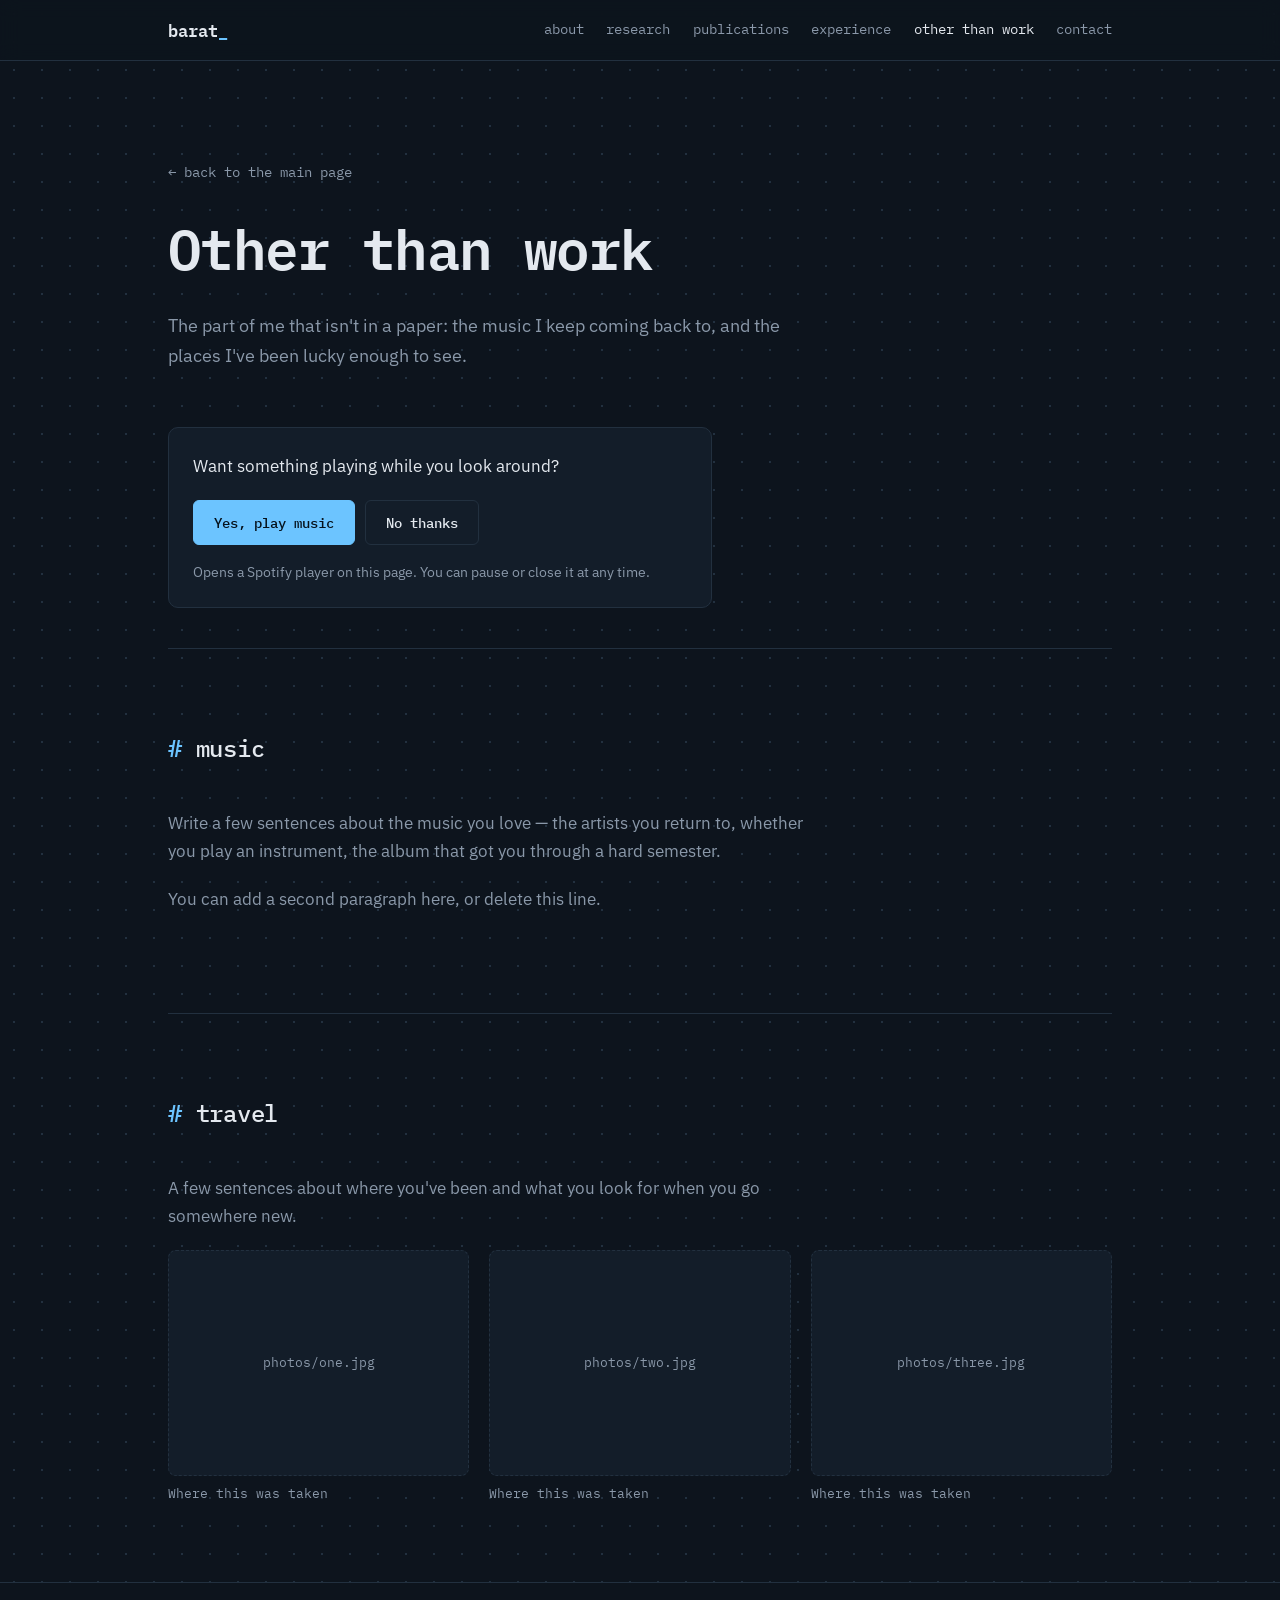
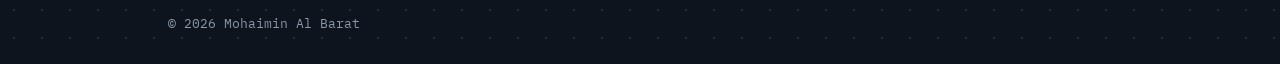
==== other-than-work.html @ 00ca7784 "website update" ====
<!DOCTYPE html>
<html lang="en">
<head>
<meta charset="UTF-8">
<meta name="viewport" content="width=device-width, initial-scale=1, viewport-fit=cover">

<title>Other than work — Mohaimin Al Barat</title>
<meta name="description" content="Music, travel, and the rest of life outside research.">

<link rel="icon" href="data:image/svg+xml,<svg xmlns='http://www.w3.org/2000/svg' viewBox='0 0 100 100'><text y='.9em' font-size='90'>⌘</text></svg>">
<link rel="preconnect" href="https://fonts.googleapis.com">
<link rel="preconnect" href="https://fonts.gstatic.com" crossorigin>
<link href="https://fonts.googleapis.com/css2?family=IBM+Plex+Mono:wght@400;500;600&family=IBM+Plex+Sans:wght@400;500;600&display=swap" rel="stylesheet">
<link rel="stylesheet" href="style.css">
</head>
<body>

<header>
  <nav class="wrap" aria-label="Main">
    <a class="logo" href="index.html">barat<span>_</span></a>
    <ul>
      <li><a href="index.html#about">about</a></li>
      <li><a href="index.html#research">research</a></li>
      <li><a href="index.html#publications">publications</a></li>
      <li><a href="index.html#experience">experience</a></li>
      <li><a href="other-than-work.html" aria-current="page">other than work</a></li>
      <li><a href="index.html#contact">contact</a></li>
    </ul>
  </nav>
</header>

<main>
  <div class="wrap">

    <div class="page-head">
      <a class="back-link" href="index.html">← back to the main page</a>
      <!-- [EDIT A] The heading and intro line for this page -->
      <h1>Other than work</h1>
      <p>The part of me that isn't in a paper: the music I keep coming back to, and the places I've been lucky enough to see.</p>
    </div>

    <!-- ============ MUSIC PROMPT ============ -->
    <!-- [EDIT B] The wording of the question and the buttons -->
    <div class="music-prompt" id="music-prompt">
      <p>Want something playing while you look around?</p>
      <div class="actions">
        <button class="btn primary" id="music-yes" type="button">Yes, play music</button>
        <button class="btn" id="music-no" type="button">No thanks</button>
      </div>
      <p class="note">Opens a Spotify player on this page. You can pause or close it at any time.</p>
    </div>

    <!-- The player appears here once you choose "Yes". -->
    <div id="player" hidden>
      <div id="spotify-embed"></div>
      <p class="player-note">Spotify plays full tracks if you're logged in with Premium, and short previews otherwise.</p>
    </div>

    <!-- ============ MUSIC ============ -->
    <section aria-labelledby="music-h">
      <h2 id="music-h">music</h2>
      <div class="life-block">
        <!-- [EDIT C] Write about your music here. One <p>...</p> per paragraph. -->
        <p>Write a few sentences about the music you love — the artists you return to, whether you play an instrument, the album that got you through a hard semester.</p>
        <p>You can add a second paragraph here, or delete this line.</p>
      </div>
    </section>

    <!-- ============ TRAVEL ============ -->
    <section aria-labelledby="travel-h">
      <h2 id="travel-h">travel</h2>
      <div class="life-block">
        <!-- [EDIT D] Write about your travels here. -->
        <p>A few sentences about where you've been and what you look for when you go somewhere new.</p>

        <!-- [EDIT E] Photos. Make a folder called photos/ next to this file, put your
             images in it, then replace each <div class="placeholder">...</div> line
             with an image line, for example:
             <img src="photos/istanbul.jpg" alt="The Bosphorus at sunset">
             Copy a whole <figure>...</figure> block to add more photos. -->
        <div class="gallery">
          <figure>
            <div class="placeholder">photos/one.jpg</div>
            <figcaption>Where this was taken</figcaption>
          </figure>
          <figure>
            <div class="placeholder">photos/two.jpg</div>
            <figcaption>Where this was taken</figcaption>
          </figure>
          <figure>
            <div class="placeholder">photos/three.jpg</div>
            <figcaption>Where this was taken</figcaption>
          </figure>
        </div>
      </div>
    </section>

  </div>
</main>

<footer>
  <div class="wrap">© <span id="year">2026</span> Mohaimin Al Barat</div>
</footer>

<!-- Spotify's player script -->
<script src="https://open.spotify.com/embed/iframe-api/v1" async></script>

<script>
  document.getElementById("year").textContent = new Date().getFullYear();

  /* ============================================================
     [EDIT F] YOUR PLAYLIST
     Open your playlist in Spotify → Share → Copy link. You'll get
     something like https://open.spotify.com/playlist/37i9dQZF1DXcBWIGoYBM5M
     Paste only the part after /playlist/ between the quotes below.
     To use a single song instead of a playlist, paste the id from a
     track link and change TYPE to "track".
     ============================================================ */
  var PLAYLIST_ID = "";
  var TYPE = "playlist";   // "playlist" or "track"

  var prompt   = document.getElementById("music-prompt");
  var player   = document.getElementById("player");
  var embedBox = document.getElementById("spotify-embed");
  var controller = null;
  var wantsMusic = false;

  // Spotify calls this once its script has loaded.
  window.onSpotifyIframeApiReady = function (IFrameAPI) {
    if (!PLAYLIST_ID) return;
    IFrameAPI.createController(
      embedBox,
      { uri: "spotify:" + TYPE + ":" + PLAYLIST_ID, width: "100%", height: 152 },
      function (ctrl) {
        controller = ctrl;
        if (wantsMusic) ctrl.play();   // they already said yes while it was loading
      }
    );
  };

  document.getElementById("music-yes").addEventListener("click", function () {
    wantsMusic = true;
    prompt.hidden = true;
    player.hidden = false;
    if (controller) controller.play();
  });

  document.getElementById("music-no").addEventListener("click", function () {
    prompt.hidden = true;
  });
</script>
</body>
</html>
---- style.css ----
/* ============================================================
   Shared styles for index.html and other-than-work.html
   You don't need to edit this file to change your content.
   ============================================================ */

:root {
  --bg: #0d141d;
  --surface: #131d29;
  --line: #22303f;
  --text: #e4e9ef;
  --muted: #8a98a9;
  --accent: #6cc4ff;
  --mono: "IBM Plex Mono", ui-monospace, SFMono-Regular, Menlo, Consolas, monospace;
  --sans: "IBM Plex Sans", system-ui, -apple-system, "Segoe UI", Roboto, sans-serif;
  --max: 62rem;
  box-sizing: border-box;
}
*, *::before, *::after { box-sizing: inherit; }

html { scroll-behavior: smooth; scroll-padding-top: 4.5rem; }

body {
  margin: 0;
  background: var(--bg);
  background-image: radial-gradient(var(--line) 1px, transparent 1px);
  background-size: 28px 28px;
  color: var(--text);
  font: 400 1.0625rem/1.65 var(--sans);
  -webkit-font-smoothing: antialiased;
}

a { color: var(--accent); text-decoration: none; }
a:hover { text-decoration: underline; text-underline-offset: 3px; }
:focus-visible { outline: 2px solid var(--accent); outline-offset: 3px; border-radius: 2px; }
img { max-width: 100%; display: block; }

.wrap { max-width: var(--max); margin: 0 auto; padding: 0 1.5rem; }

/* ---------- Navigation ---------- */
header {
  position: sticky; top: 0; z-index: 10;
  background: rgba(13, 20, 29, 0.85);
  backdrop-filter: blur(10px); -webkit-backdrop-filter: blur(10px);
  border-bottom: 1px solid var(--line);
}
nav { display: flex; align-items: center; justify-content: space-between; height: 3.75rem; gap: 1rem; }
.logo { font-family: var(--mono); font-weight: 600; color: var(--text); }
.logo span { color: var(--accent); }
nav ul { list-style: none; display: flex; gap: 1.4rem; margin: 0; padding: 0; font-family: var(--mono); font-size: 0.875rem; }
nav ul a { color: var(--muted); }
nav ul a:hover { color: var(--text); text-decoration: none; }
nav ul a[aria-current="page"] { color: var(--text); }

/* ---------- Hero ---------- */
.hero { padding: 7rem 0 6rem; }
.prompt { font-family: var(--mono); color: var(--muted); font-size: 0.95rem; margin: 0 0 1.25rem; }
.prompt b { color: var(--accent); font-weight: 500; }
.hero h1 {
  font-family: var(--mono); font-weight: 600;
  font-size: clamp(2.2rem, 6.5vw, 4.5rem); line-height: 1.05;
  letter-spacing: -0.03em; margin: 0 0 1.5rem;
}
.cursor {
  display: inline-block; width: 0.55em; height: 0.9em; margin-left: 0.08em;
  background: var(--accent); vertical-align: -0.08em;
  animation: blink 1.1s steps(1) infinite;
}
@keyframes blink { 50% { opacity: 0; } }
.lede { font-size: 1.25rem; color: var(--muted); max-width: 38rem; margin: 0 0 2.5rem; }
.lede strong { color: var(--text); font-weight: 500; }

.actions { display: flex; flex-wrap: wrap; gap: 0.75rem; }
.btn {
  font-family: var(--mono); font-size: 0.9rem; font-weight: 500;
  padding: 0.75rem 1.25rem; border-radius: 6px; border: 1px solid var(--line);
  color: var(--text); background: var(--surface); display: inline-block;
  cursor: pointer;
}
.btn:hover { border-color: var(--muted); text-decoration: none; }
.btn.primary { background: var(--accent); border-color: var(--accent); color: #06121c; }
.btn.primary:hover { filter: brightness(1.1); }

/* ---------- Sections ---------- */
section { padding: 5rem 0; border-top: 1px solid var(--line); }
h2 { font-family: var(--mono); font-weight: 500; font-size: 1.5rem; margin: 0 0 2.5rem; letter-spacing: -0.01em; }
h2::before { content: "# "; color: var(--accent); }
.subhead { font: 500 1.05rem var(--mono); color: var(--muted); margin: 3.5rem 0 1.75rem; }
.subhead:first-of-type { margin-top: 0; }

/* ---------- About ---------- */
.about { display: grid; grid-template-columns: 1fr 13rem; gap: 3rem; align-items: start; }
.about p { margin: 0 0 1.1rem; max-width: 40rem; }
.avatar {
  aspect-ratio: 1; border-radius: 12px; border: 1px solid var(--line);
  background: var(--surface); display: grid; place-items: center;
  font: 600 3.5rem var(--mono); color: var(--accent); overflow: hidden;
}
.avatar img { width: 100%; height: 100%; object-fit: cover; }
.skill-group { margin-top: 1.75rem; }
.skill-group h3 { font: 500 0.85rem var(--mono); color: var(--muted); margin: 0 0 0.6rem; }
.skills { display: flex; flex-wrap: wrap; gap: 0.5rem; margin: 0 0 1.1rem; padding: 0; list-style: none; }
.skills li { font: 0.85rem var(--mono); color: var(--muted); border: 1px solid var(--line); padding: 0.3rem 0.7rem; border-radius: 4px; }

/* ---------- Research ---------- */
.projects { list-style: none; margin: 0; padding: 0; }
.project {
  display: grid; grid-template-columns: 1fr auto; gap: 0.5rem 2rem;
  padding: 1.75rem 0; border-bottom: 1px solid var(--line);
}
.project:first-child { padding-top: 0; }
.project h3 { font: 500 1.2rem var(--mono); margin: 0; color: var(--text); }
.project p { grid-column: 1; margin: 0; color: var(--muted); max-width: 42rem; }
.project .tags { grid-column: 1; font: 0.8rem var(--mono); color: var(--accent); opacity: 0.85; }
.project .links { grid-column: 2; grid-row: 1 / span 3; display: flex; flex-direction: column; gap: 0.35rem; font: 0.875rem var(--mono); text-align: right; white-space: nowrap; }

/* ---------- Publications ---------- */
.pubs { list-style: none; margin: 0; padding: 0; }
.pubs li { padding: 1rem 0; border-bottom: 1px solid var(--line); color: var(--muted); max-width: 48rem; }
.pubs li:last-child { border-bottom: 0; }
.pubs .title { color: var(--text); }
.pubs .venue { font: 0.8rem var(--mono); color: var(--accent); opacity: 0.85; display: block; margin-top: 0.2rem; }
.pubs em { font-style: normal; color: var(--text); }

/* ---------- Timeline (experience + education) ---------- */
.timeline { list-style: none; margin: 0; padding: 0 0 0 1.5rem; border-left: 1px solid var(--line); }
.job { position: relative; padding-bottom: 2.5rem; }
.job:last-child { padding-bottom: 0; }
.job::before {
  content: ""; position: absolute; left: calc(-1.5rem - 5px); top: 0.55rem;
  width: 9px; height: 9px; border-radius: 50%; background: var(--bg); border: 2px solid var(--accent);
}
.job .when { font: 0.85rem var(--mono); color: var(--muted); }
.job h3 { font: 500 1.1rem var(--sans); margin: 0.2rem 0 0.5rem; }
.job h3 span { color: var(--muted); font-weight: 400; }
.job p { margin: 0; color: var(--muted); max-width: 42rem; }
.after-timeline { margin-top: 2.5rem; }

/* ---------- Contact ---------- */
.contact p { color: var(--muted); max-width: 36rem; margin: 0 0 2rem; }
.email { font: 500 clamp(1.3rem, 4vw, 2rem) var(--mono); word-break: break-all; }
.socials { display: flex; flex-wrap: wrap; gap: 1.5rem; list-style: none; margin: 2.5rem 0 0; padding: 0; font: 0.95rem var(--mono); }
.socials a { color: var(--muted); }
.socials a:hover { color: var(--text); }

footer { border-top: 1px solid var(--line); padding: 2rem 0; font: 0.8rem var(--mono); color: var(--muted); }

/* ============================================================
   "Other than work" page
   ============================================================ */
.page-head { padding: 6rem 0 3.5rem; }
.page-head h1 { font: 600 clamp(2rem, 6vw, 3.5rem) var(--mono); letter-spacing: -0.03em; margin: 0 0 1.25rem; }
.page-head p { color: var(--muted); font-size: 1.15rem; max-width: 40rem; margin: 0; }
.back-link { font: 0.875rem var(--mono); color: var(--muted); display: inline-block; margin-bottom: 1.5rem; }

/* Music prompt */
.music-prompt {
  border: 1px solid var(--line); background: var(--surface);
  border-radius: 10px; padding: 1.5rem; max-width: 34rem; margin: 0 0 2.5rem;
}
.music-prompt p { margin: 0 0 1.25rem; color: var(--text); }
.music-prompt .note { font-size: 0.85rem; color: var(--muted); margin-top: 1rem; margin-bottom: 0; }
.music-prompt .actions { gap: 0.6rem; }
.music-prompt[hidden] { display: none; }

#player { margin: 0 0 2.5rem; }
#player[hidden] { display: none; }
#player iframe { border-radius: 12px; border: 0; width: 100%; }
.player-note { font: 0.8rem var(--mono); color: var(--muted); margin: 0.75rem 0 0; }

.life-block { margin-bottom: 4rem; }
.life-block:last-child { margin-bottom: 0; }
.life-block p { color: var(--muted); max-width: 40rem; margin: 0 0 1.25rem; }

.gallery { display: grid; grid-template-columns: repeat(auto-fill, minmax(14rem, 1fr)); gap: 1.25rem; }
.gallery figure { margin: 0; }
.gallery img { aspect-ratio: 4 / 3; object-fit: cover; width: 100%; border-radius: 8px; border: 1px solid var(--line); }
.gallery .placeholder {
  aspect-ratio: 4 / 3; border-radius: 8px; border: 1px dashed var(--line);
  background: var(--surface); display: grid; place-items: center;
  font: 0.8rem var(--mono); color: var(--muted); text-align: center; padding: 0.5rem;
}
.gallery figcaption { font: 0.8rem var(--mono); color: var(--muted); margin-top: 0.6rem; }

/* ---------- Responsive ---------- */
@media (max-width: 820px) {
  nav ul { gap: 0.9rem; font-size: 0.78rem; }
  .hero { padding: 4.5rem 0 4rem; }
  .about { grid-template-columns: 1fr; }
  .avatar { width: 9rem; grid-row: 1; }
  .project { grid-template-columns: 1fr; }
  .project .links { grid-column: 1; grid-row: auto; flex-direction: row; gap: 1.25rem; text-align: left; }
}
@media (max-width: 560px) {
  nav ul li:nth-child(2), nav ul li:nth-child(3) { display: none; }
  .page-head { padding: 3.5rem 0 2.5rem; }
}
@media (prefers-reduced-motion: reduce) {
  html { scroll-behavior: auto; }
  .cursor { animation: none; }
}
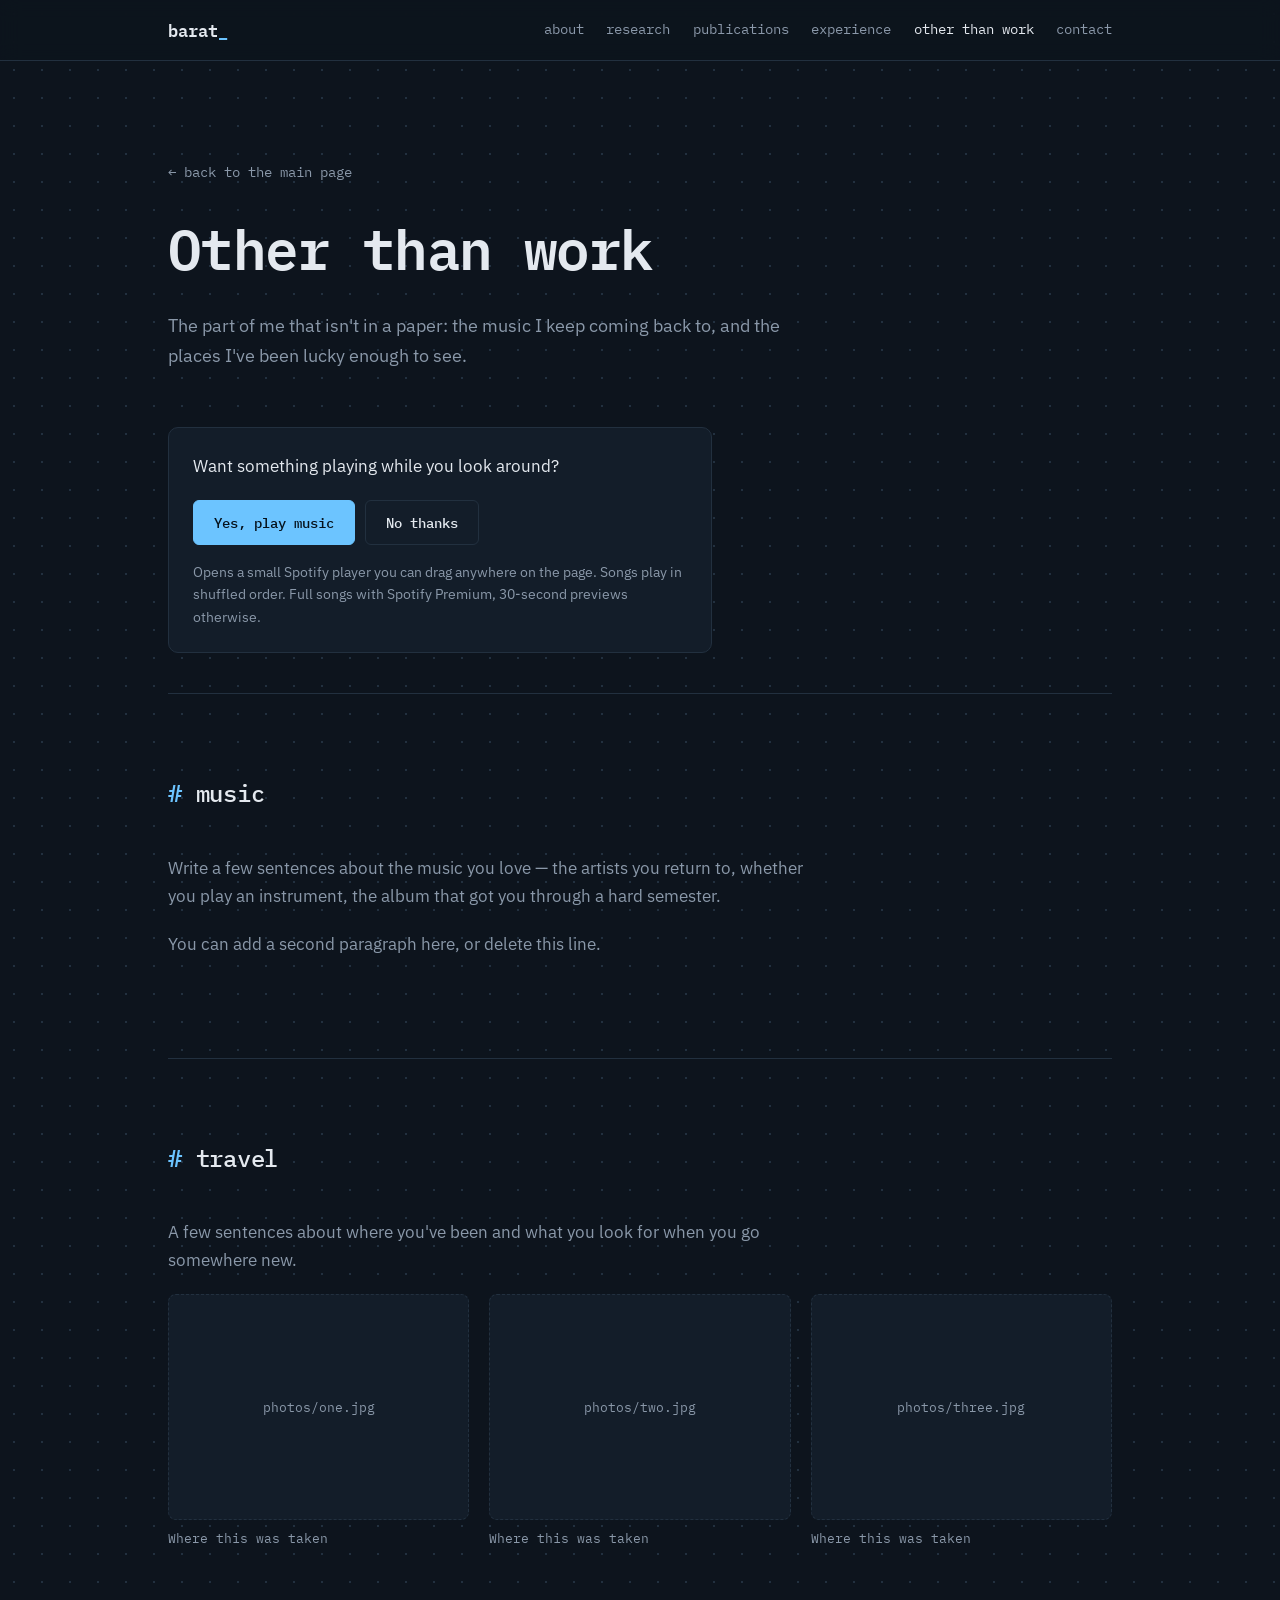
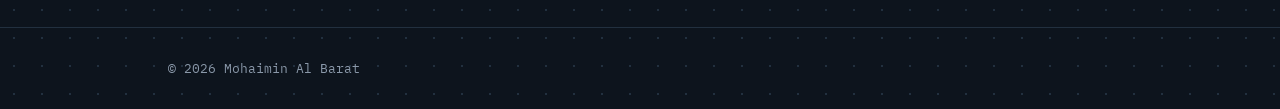
==== commit 8b6f5f73: "playlist updated" ====
--- a/other-than-work.html
+++ b/other-than-work.html
@@ -47,13 +47,7 @@
         <button class="btn primary" id="music-yes" type="button">Yes, play music</button>
         <button class="btn" id="music-no" type="button">No thanks</button>
       </div>
-      <p class="note">Opens a Spotify player on this page. You can pause or close it at any time.</p>
-    </div>
-
-    <!-- The player appears here once you choose "Yes". -->
-    <div id="player" hidden>
-      <div id="spotify-embed"></div>
-      <p class="player-note">Spotify plays full tracks if you're logged in with Premium, and short previews otherwise.</p>
+      <p class="note">Opens a small Spotify player you can drag anywhere on the page. Songs play in shuffled order. Full songs with Spotify Premium, 30-second previews otherwise.</p>
     </div>
 
     <!-- ============ MUSIC ============ -->
@@ -98,50 +92,268 @@
   </div>
 </main>
 
+<!-- The floating player appears once you choose "Yes". Drag it by its top bar. -->
+<div id="player" class="float-player" hidden>
+  <div class="fp-head" id="fp-head">
+    <svg class="fp-grip" viewBox="0 0 24 24" aria-hidden="true"><circle cx="9" cy="6" r="1.6"/><circle cx="15" cy="6" r="1.6"/><circle cx="9" cy="12" r="1.6"/><circle cx="15" cy="12" r="1.6"/><circle cx="9" cy="18" r="1.6"/><circle cx="15" cy="18" r="1.6"/></svg>
+    <p class="np-label">now playing <span id="np-count"></span></p>
+    <button class="fp-icon" id="fp-list" type="button" aria-label="Show playlist" aria-expanded="false" aria-controls="tracklist-wrap">
+      <svg viewBox="0 0 24 24" aria-hidden="true"><path d="M3 6h13v2H3zM3 11h13v2H3zM3 16h9v2H3zM18 11v7.2a2.5 2.5 0 1 0 2 2.4V13h2v-2z"/></svg>
+    </button>
+    <button class="fp-icon" id="fp-close" type="button" aria-label="Close player">
+      <svg viewBox="0 0 24 24" aria-hidden="true"><path d="M6.4 5 5 6.4 10.6 12 5 17.6 6.4 19l5.6-5.6 5.6 5.6 1.4-1.4-5.6-5.6L19 6.4 17.6 5 12 10.6z"/></svg>
+    </button>
+  </div>
+
+  <div class="fp-body">
+    <p class="np-title" id="np-title"></p>
+    <p class="np-artist" id="np-artist"></p>
+
+    <div class="np-progress">
+      <span id="np-time">0:00</span>
+      <div class="np-bar" id="np-bar" role="slider" aria-label="Seek" tabindex="0"><div id="np-fill"></div></div>
+      <span id="np-dur">0:00</span>
+    </div>
+
+    <div class="np-controls">
+      <button class="np-btn" id="np-prev" type="button" aria-label="Previous song">
+        <svg viewBox="0 0 24 24" aria-hidden="true"><path d="M6 5h2v14H6zM20 5v14L9 12z"/></svg>
+      </button>
+      <button class="np-btn np-play" id="np-toggle" type="button" aria-label="Play">
+        <svg class="i-play" viewBox="0 0 24 24" aria-hidden="true"><path d="M7 4v16l13-8z"/></svg>
+        <svg class="i-pause" viewBox="0 0 24 24" aria-hidden="true"><path d="M6 4h4v16H6zM14 4h4v16h-4z"/></svg>
+      </button>
+      <button class="np-btn" id="np-next" type="button" aria-label="Next song">
+        <svg viewBox="0 0 24 24" aria-hidden="true"><path d="M16 5h2v14h-2zM4 5v14l11-7z"/></svg>
+      </button>
+    </div>
+
+    <!-- Spotify's own player does the actual playing; it sits under the controls. -->
+    <div id="spotify-embed"></div>
+  </div>
+
+  <div class="tracklist-wrap" id="tracklist-wrap" hidden>
+    <p class="np-label" id="pl-name">up next</p>
+    <ol class="tracklist" id="tracklist"></ol>
+  </div>
+</div>
+
 <footer>
   <div class="wrap">© <span id="year">2026</span> Mohaimin Al Barat</div>
 </footer>
 
+<!-- [EDIT F] YOUR PLAYLIST
+     The songs live in playlist.js. After you change the playlist on Spotify,
+     run  python3 update-playlist.py  in this folder, then commit and push. -->
+<script src="playlist.js"></script>
+
 <!-- Spotify's player script -->
 <script src="https://open.spotify.com/embed/iframe-api/v1" async></script>
 
 <script>
   document.getElementById("year").textContent = new Date().getFullYear();
 
-  /* ============================================================
-     [EDIT F] YOUR PLAYLIST
-     Open your playlist in Spotify → Share → Copy link. You'll get
-     something like https://open.spotify.com/playlist/37i9dQZF1DXcBWIGoYBM5M
-     Paste only the part after /playlist/ between the quotes below.
-     To use a single song instead of a playlist, paste the id from a
-     track link and change TYPE to "track".
-     ============================================================ */
-  var PLAYLIST_ID = "";
-  var TYPE = "playlist";   // "playlist" or "track"
+  // Shuffle once per visit; the player then goes through the songs in this order.
+  var tracks = window.PLAYLIST.tracks.slice();
+  for (var k = tracks.length - 1; k > 0; k--) {
+    var r = Math.floor(Math.random() * (k + 1));
+    var tmp = tracks[k]; tracks[k] = tracks[r]; tracks[r] = tmp;
+  }
 
   var prompt   = document.getElementById("music-prompt");
   var player   = document.getElementById("player");
   var embedBox = document.getElementById("spotify-embed");
+  var list     = document.getElementById("tracklist");
+  var bar      = document.getElementById("np-bar");
+  var toggle   = document.getElementById("np-toggle");
+  var listWrap = document.getElementById("tracklist-wrap");
+  var listBtn  = document.getElementById("fp-list");
+  var head     = document.getElementById("fp-head");
+
   var controller = null;
   var wantsMusic = false;
+  var current = 0;
+  var pendingPlay = false;   // play as soon as the newly loaded song is ready
+  var last = null;           // previous playback update, to notice when a song ends
+  var duration = 0;          // ms, as reported by Spotify (30000 for previews)
+
+  function uri(i) { return "spotify:track:" + tracks[i].id; }
+
+  function fmt(ms) {
+    var s = Math.floor(ms / 1000);
+    return Math.floor(s / 60) + ":" + ("0" + (s % 60)).slice(-2);
+  }
+
+  function setPaused(paused) {
+    toggle.classList.toggle("is-playing", !paused);
+    toggle.setAttribute("aria-label", paused ? "Play" : "Pause");
+  }
+
+  function showTrack() {
+    var t = tracks[current];
+    document.getElementById("np-title").textContent = t.title;
+    document.getElementById("np-artist").textContent = t.artist;
+    document.getElementById("np-count").textContent = "· " + (current + 1) + " / " + tracks.length;
+    document.getElementById("np-time").textContent = "0:00";
+    document.getElementById("np-dur").textContent = fmt(t.duration);
+    document.getElementById("np-fill").style.width = "0";
+    duration = 0;
+
+    var old = list.querySelector("[aria-current]");
+    if (old) old.removeAttribute("aria-current");
+    var row = list.children[current].firstChild;
+    row.setAttribute("aria-current", "true");
+    scrollToCurrent();
+  }
+
+  // Scroll only inside the playlist box, never the page.
+  function scrollToCurrent() {
+    var row = list.children[current];
+    if (player.hidden || listWrap.hidden) return;
+    list.scrollTop = row.offsetTop - list.offsetTop - list.clientHeight / 2 + row.offsetHeight / 2;
+  }
+
+  function playTrack(i) {
+    current = (i + tracks.length) % tracks.length;
+    last = null;
+    showTrack();
+    if (!controller) return;
+    pendingPlay = true;
+    controller.loadUri(uri(current));
+    // In case Spotify doesn't send "ready" after loading the new song.
+    setTimeout(function () {
+      if (pendingPlay) { pendingPlay = false; controller.play(); }
+    }, 1500);
+  }
+
+  function onUpdate(e) {
+    var d = e.data;
+    if (d.duration) duration = d.duration;
+    setPaused(d.isPaused);
+    if (duration) {
+      document.getElementById("np-time").textContent = fmt(d.position);
+      document.getElementById("np-dur").textContent = fmt(duration);
+      document.getElementById("np-fill").style.width = Math.min(100, d.position / duration * 100) + "%";
+    }
+    // A song has ended when it was playing near the end and then stops or jumps back to 0.
+    if (last && !last.isPaused && last.duration && last.position > last.duration - 1500 &&
+        (d.isPaused || d.position < last.position)) {
+      last = null;
+      playTrack(current + 1);
+      return;
+    }
+    last = d;
+  }
+
+  // Build the playlist (in shuffled order).
+  document.getElementById("pl-name").textContent = window.PLAYLIST.name + " · shuffled";
+  tracks.forEach(function (t, i) {
+    var li = document.createElement("li");
+    var b = document.createElement("button");
+    b.type = "button";
+    b.innerHTML = '<span class="tl-n"></span><span class="tl-main"><span class="tl-title"></span>' +
+                  '<span class="tl-artist"></span></span><span class="tl-dur"></span>';
+    b.querySelector(".tl-n").textContent = i + 1;
+    b.querySelector(".tl-title").textContent = t.title;
+    b.querySelector(".tl-artist").textContent = t.artist;
+    b.querySelector(".tl-dur").textContent = fmt(t.duration);
+    b.addEventListener("click", function () { playTrack(i); });
+    li.appendChild(b);
+    list.appendChild(li);
+  });
+  showTrack();
 
   // Spotify calls this once its script has loaded.
   window.onSpotifyIframeApiReady = function (IFrameAPI) {
-    if (!PLAYLIST_ID) return;
     IFrameAPI.createController(
       embedBox,
-      { uri: "spotify:" + TYPE + ":" + PLAYLIST_ID, width: "100%", height: 152 },
+      { uri: uri(current), width: "100%", height: 80 },
       function (ctrl) {
         controller = ctrl;
+        ctrl.addListener("ready", function () {
+          if (pendingPlay) { pendingPlay = false; ctrl.play(); }
+        });
+        ctrl.addListener("playback_update", onUpdate);
         if (wantsMusic) ctrl.play();   // they already said yes while it was loading
       }
     );
   };
 
+  toggle.addEventListener("click", function () { if (controller) controller.togglePlay(); });
+  document.getElementById("np-prev").addEventListener("click", function () {
+    // Like most players: restart the song if we're more than 3 seconds in.
+    if (controller && last && last.position > 3000) controller.seek(0);
+    else playTrack(current - 1);
+  });
+  document.getElementById("np-next").addEventListener("click", function () { playTrack(current + 1); });
+
+  function seekTo(fraction) {
+    if (controller && duration) controller.seek(Math.max(0, Math.min(1, fraction)) * duration / 1000);
+  }
+  bar.addEventListener("click", function (e) {
+    var r = bar.getBoundingClientRect();
+    seekTo((e.clientX - r.left) / r.width);
+  });
+  bar.addEventListener("keydown", function (e) {
+    if (!last || !duration) return;
+    var step = e.key === "ArrowRight" ? 5000 : e.key === "ArrowLeft" ? -5000 : 0;
+    if (step) { e.preventDefault(); seekTo((last.position + step) / duration); }
+  });
+
+  /* ---------- Floating window: show/hide playlist, close, drag ---------- */
+  function setList(open) {
+    listWrap.hidden = !open;
+    listBtn.setAttribute("aria-expanded", String(open));
+    listBtn.setAttribute("aria-label", open ? "Hide playlist" : "Show playlist");
+    keepInView();
+    scrollToCurrent();
+  }
+  listBtn.addEventListener("click", function () { setList(listWrap.hidden); });
+
+  document.getElementById("fp-close").addEventListener("click", function () {
+    if (controller) controller.pause();
+    player.hidden = true;
+    prompt.hidden = false;   // so they can bring the music back
+  });
+
+  // Keep the window fully on screen (after dragging, resizing or opening the playlist).
+  function keepInView() {
+    if (player.hidden || !player.style.left) return;
+    var m = 8, r = player.getBoundingClientRect();
+    var x = Math.min(Math.max(m, r.left), window.innerWidth - r.width - m);
+    var y = Math.min(Math.max(m, r.top), window.innerHeight - r.height - m);
+    player.style.left = Math.max(m, x) + "px";
+    player.style.top = Math.max(m, y) + "px";
+  }
+  window.addEventListener("resize", keepInView);
+
+  var drag = null;
+  head.addEventListener("pointerdown", function (e) {
+    if (e.button !== 0 || e.target.closest("button")) return;
+    var r = player.getBoundingClientRect();
+    // Switch from the default bottom-right corner to explicit coordinates.
+    player.style.left = r.left + "px";
+    player.style.top = r.top + "px";
+    player.style.right = player.style.bottom = "auto";
+    drag = { dx: e.clientX - r.left, dy: e.clientY - r.top };
+    head.setPointerCapture(e.pointerId);
+    player.classList.add("dragging");
+  });
+  head.addEventListener("pointermove", function (e) {
+    if (!drag) return;
+    player.style.left = (e.clientX - drag.dx) + "px";
+    player.style.top = (e.clientY - drag.dy) + "px";
+    keepInView();
+  });
+  function endDrag() { drag = null; player.classList.remove("dragging"); }
+  head.addEventListener("pointerup", endDrag);
+  head.addEventListener("pointercancel", endDrag);
+
   document.getElementById("music-yes").addEventListener("click", function () {
     wantsMusic = true;
     prompt.hidden = true;
     player.hidden = false;
+    keepInView();
     if (controller) controller.play();
   });
 
--- a/style.css
+++ b/style.css
@@ -162,10 +162,75 @@
 .music-prompt .actions { gap: 0.6rem; }
 .music-prompt[hidden] { display: none; }
 
-#player { margin: 0 0 2.5rem; }
-#player[hidden] { display: none; }
-#player iframe { border-radius: 12px; border: 0; width: 100%; }
-.player-note { font: 0.8rem var(--mono); color: var(--muted); margin: 0.75rem 0 0; }
+/* Floating player */
+.float-player {
+  position: fixed; right: 16px; bottom: 16px; z-index: 20;
+  width: min(21rem, calc(100vw - 32px));
+  max-height: calc(100vh - 16px); overflow-y: auto;
+  border: 1px solid var(--line); background: var(--surface);
+  border-radius: 12px; box-shadow: 0 12px 40px rgba(0, 0, 0, 0.5);
+}
+.float-player[hidden] { display: none; }
+.float-player iframe { border-radius: 10px; border: 0; width: 100%; display: block; }
+.float-player.dragging { user-select: none; box-shadow: 0 18px 50px rgba(0, 0, 0, 0.65); }
+.float-player.dragging iframe { pointer-events: none; }
+
+.fp-head {
+  display: flex; align-items: center; gap: 0.5rem;
+  padding: 0.55rem 0.6rem 0.55rem 0.75rem; border-bottom: 1px solid var(--line);
+  cursor: grab; touch-action: none; user-select: none;
+}
+.float-player.dragging .fp-head { cursor: grabbing; }
+.fp-head .np-label { flex: 1; margin: 0; }
+.fp-grip { width: 0.9rem; height: 0.9rem; fill: var(--muted); flex: none; }
+.fp-icon {
+  width: 1.9rem; height: 1.9rem; display: grid; place-items: center; flex: none;
+  border: 0; border-radius: 6px; background: transparent; color: var(--muted); cursor: pointer;
+}
+.fp-icon:hover, .fp-icon[aria-expanded="true"] { color: var(--accent); background: var(--line); }
+.fp-icon svg { width: 1.05rem; height: 1.05rem; fill: currentColor; }
+
+.fp-body { padding: 1rem 1.1rem 1.1rem; }
+.np-label { font: 0.75rem var(--mono); color: var(--muted); margin: 0 0 0.75rem; text-transform: lowercase; }
+.np-title { font: 600 1.05rem/1.3 var(--mono); margin: 0; overflow-wrap: anywhere; }
+.np-artist { color: var(--muted); font-size: 0.9rem; margin: 0.2rem 0 0.9rem; }
+
+.np-progress { display: flex; align-items: center; gap: 0.6rem; font: 0.72rem var(--mono); color: var(--muted); }
+.np-bar { flex: 1; height: 5px; padding: 6px 0; background-clip: content-box; background-color: var(--line); border-radius: 3px; cursor: pointer; box-sizing: content-box; }
+.np-bar > div { height: 5px; width: 0; background: var(--accent); border-radius: 3px; }
+
+.np-controls { display: flex; justify-content: center; align-items: center; gap: 0.9rem; margin: 0.8rem 0 1rem; }
+.np-btn {
+  width: 2.4rem; height: 2.4rem; display: grid; place-items: center;
+  border: 1px solid var(--line); border-radius: 50%; background: transparent; color: var(--text); cursor: pointer;
+}
+.np-btn:hover { border-color: var(--accent); color: var(--accent); }
+.np-btn svg { width: 1rem; height: 1rem; fill: currentColor; }
+.np-play { width: 3rem; height: 3rem; background: var(--accent); border-color: var(--accent); color: var(--bg); }
+.np-play:hover { color: var(--bg); filter: brightness(1.1); }
+.np-play .i-pause, .np-play.is-playing .i-play { display: none; }
+.np-play.is-playing .i-pause { display: block; }
+
+.tracklist-wrap { border-top: 1px solid var(--line); padding: 0.9rem 0.6rem 0.6rem; }
+.tracklist-wrap[hidden] { display: none; }
+.tracklist-wrap .np-label { padding: 0 0.5rem; margin-bottom: 0.5rem; }
+.tracklist {
+  list-style: none; margin: 0; padding: 0; overflow-y: auto; max-height: 15rem;
+  scrollbar-width: thin; scrollbar-color: var(--line) transparent;
+}
+.tracklist button {
+  width: 100%; display: flex; align-items: center; gap: 0.6rem; text-align: left;
+  padding: 0.4rem 0.5rem; border: 0; border-radius: 6px; background: transparent; color: var(--text); cursor: pointer; font: inherit;
+}
+.tracklist button:hover { background: var(--line); }
+.tracklist button[aria-current] { background: rgba(108, 196, 255, 0.12); }
+.tracklist button[aria-current] .tl-title, .tracklist button[aria-current] .tl-n { color: var(--accent); }
+.tl-n { font: 0.7rem var(--mono); color: var(--muted); width: 1.6rem; flex: none; text-align: right; }
+.tl-main { flex: 1; min-width: 0; display: flex; flex-direction: column; }
+.tl-title, .tl-artist { white-space: nowrap; overflow: hidden; text-overflow: ellipsis; }
+.tl-title { font-size: 0.85rem; }
+.tl-artist { font-size: 0.75rem; color: var(--muted); }
+.tl-dur { font: 0.7rem var(--mono); color: var(--muted); flex: none; }
 
 .life-block { margin-bottom: 4rem; }
 .life-block:last-child { margin-bottom: 0; }
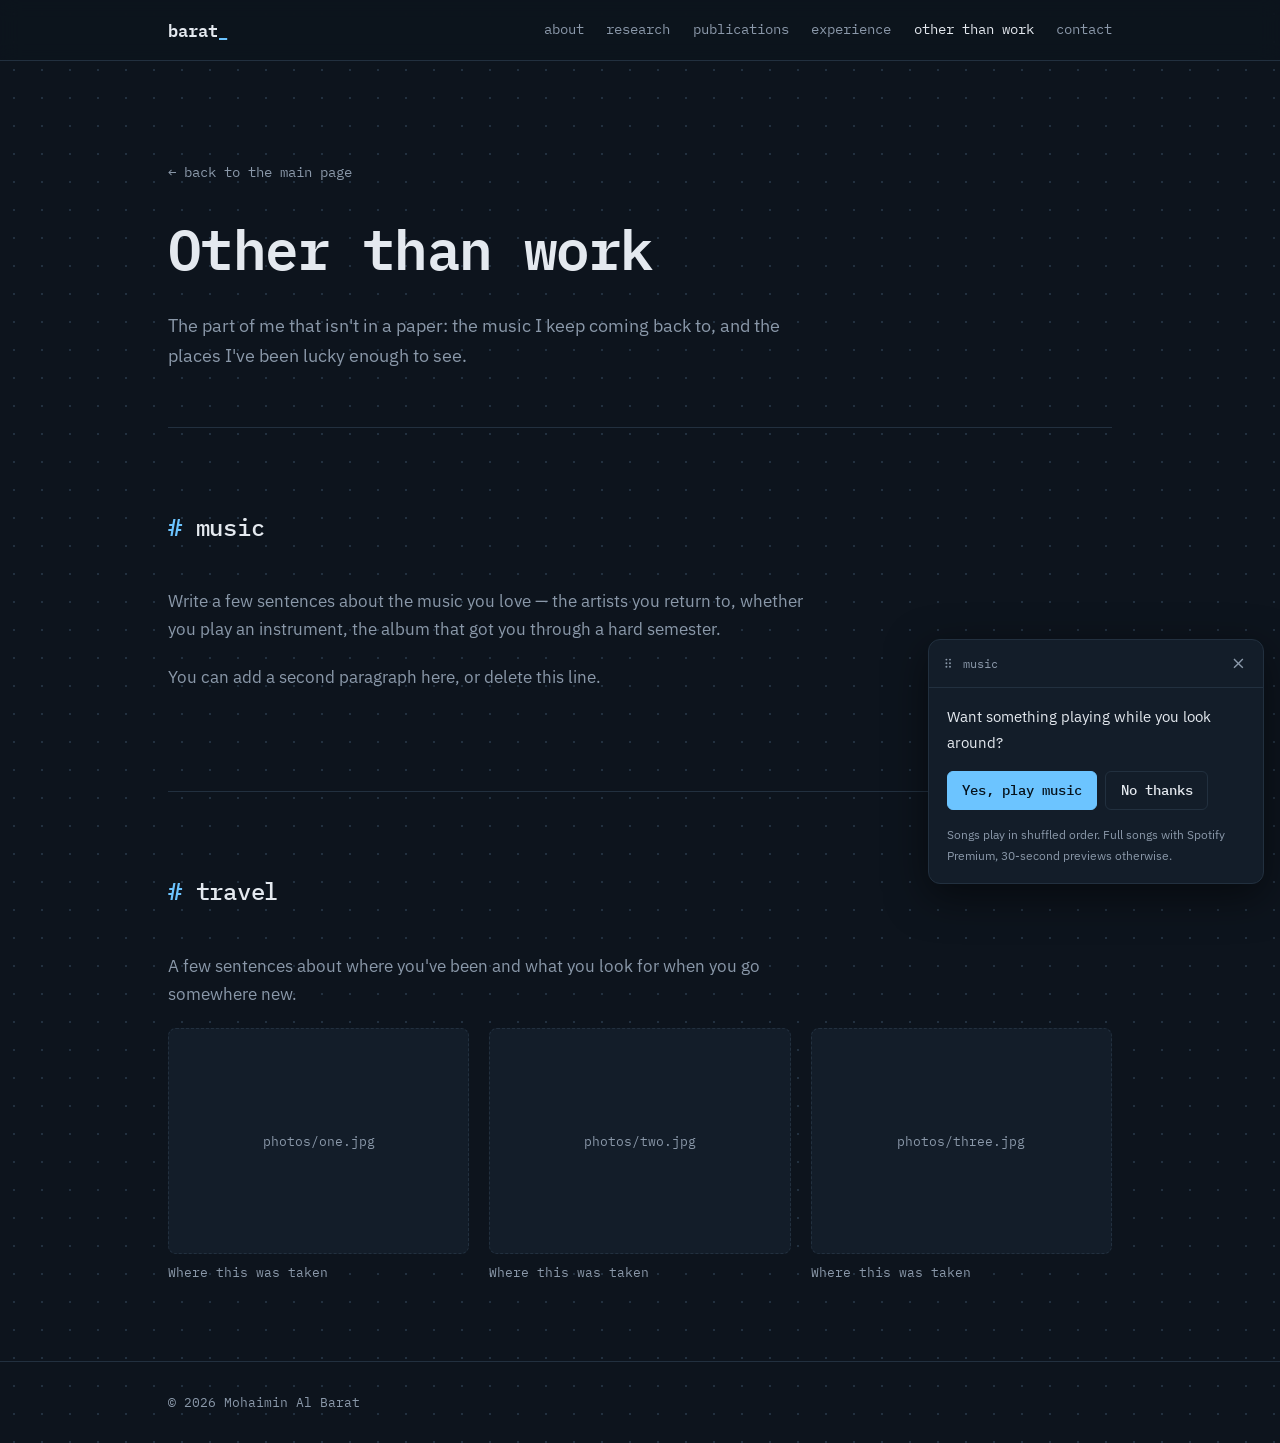
==== commit b996de67: "playlist updated" ====
--- a/other-than-work.html
+++ b/other-than-work.html
@@ -37,17 +37,6 @@
       <!-- [EDIT A] The heading and intro line for this page -->
       <h1>Other than work</h1>
       <p>The part of me that isn't in a paper: the music I keep coming back to, and the places I've been lucky enough to see.</p>
-    </div>
-
-    <!-- ============ MUSIC PROMPT ============ -->
-    <!-- [EDIT B] The wording of the question and the buttons -->
-    <div class="music-prompt" id="music-prompt">
-      <p>Want something playing while you look around?</p>
-      <div class="actions">
-        <button class="btn primary" id="music-yes" type="button">Yes, play music</button>
-        <button class="btn" id="music-no" type="button">No thanks</button>
-      </div>
-      <p class="note">Opens a small Spotify player you can drag anywhere on the page. Songs play in shuffled order. Full songs with Spotify Premium, 30-second previews otherwise.</p>
     </div>
 
     <!-- ============ MUSIC ============ -->
@@ -92,51 +81,70 @@
   </div>
 </main>
 
-<!-- The floating player appears once you choose "Yes". Drag it by its top bar. -->
-<div id="player" class="float-player" hidden>
+<!-- ============ FLOATING MUSIC WINDOW ============
+     Starts as a question; turns into the player after "Yes".
+     Visitors can drag it anywhere by its top bar. -->
+<div id="player" class="float-player">
   <div class="fp-head" id="fp-head">
     <svg class="fp-grip" viewBox="0 0 24 24" aria-hidden="true"><circle cx="9" cy="6" r="1.6"/><circle cx="15" cy="6" r="1.6"/><circle cx="9" cy="12" r="1.6"/><circle cx="15" cy="12" r="1.6"/><circle cx="9" cy="18" r="1.6"/><circle cx="15" cy="18" r="1.6"/></svg>
-    <p class="np-label">now playing <span id="np-count"></span></p>
-    <button class="fp-icon" id="fp-list" type="button" aria-label="Show playlist" aria-expanded="false" aria-controls="tracklist-wrap">
+    <p class="np-label"><span id="fp-label">music</span> <span id="np-count"></span></p>
+    <button class="fp-icon" id="fp-list" type="button" aria-label="Show playlist" aria-expanded="false" aria-controls="tracklist-wrap" hidden>
       <svg viewBox="0 0 24 24" aria-hidden="true"><path d="M3 6h13v2H3zM3 11h13v2H3zM3 16h9v2H3zM18 11v7.2a2.5 2.5 0 1 0 2 2.4V13h2v-2z"/></svg>
     </button>
-    <button class="fp-icon" id="fp-close" type="button" aria-label="Close player">
+    <button class="fp-icon" id="fp-close" type="button" aria-label="Close">
       <svg viewBox="0 0 24 24" aria-hidden="true"><path d="M6.4 5 5 6.4 10.6 12 5 17.6 6.4 19l5.6-5.6 5.6 5.6 1.4-1.4-5.6-5.6L19 6.4 17.6 5 12 10.6z"/></svg>
     </button>
   </div>
 
-  <div class="fp-body">
-    <p class="np-title" id="np-title"></p>
-    <p class="np-artist" id="np-artist"></p>
-
-    <div class="np-progress">
-      <span id="np-time">0:00</span>
-      <div class="np-bar" id="np-bar" role="slider" aria-label="Seek" tabindex="0"><div id="np-fill"></div></div>
-      <span id="np-dur">0:00</span>
+  <!-- [EDIT B] The wording of the question and the buttons -->
+  <div class="fp-prompt" id="music-prompt">
+    <p>Want something playing while you look around?</p>
+    <div class="actions">
+      <button class="btn primary" id="music-yes" type="button">Yes, play music</button>
+      <button class="btn" id="music-no" type="button">No thanks</button>
     </div>
-
-    <div class="np-controls">
-      <button class="np-btn" id="np-prev" type="button" aria-label="Previous song">
-        <svg viewBox="0 0 24 24" aria-hidden="true"><path d="M6 5h2v14H6zM20 5v14L9 12z"/></svg>
-      </button>
-      <button class="np-btn np-play" id="np-toggle" type="button" aria-label="Play">
-        <svg class="i-play" viewBox="0 0 24 24" aria-hidden="true"><path d="M7 4v16l13-8z"/></svg>
-        <svg class="i-pause" viewBox="0 0 24 24" aria-hidden="true"><path d="M6 4h4v16H6zM14 4h4v16h-4z"/></svg>
-      </button>
-      <button class="np-btn" id="np-next" type="button" aria-label="Next song">
-        <svg viewBox="0 0 24 24" aria-hidden="true"><path d="M16 5h2v14h-2zM4 5v14l11-7z"/></svg>
-      </button>
+    <p class="note">Songs play in shuffled order. Full songs with Spotify Premium, 30-second previews otherwise.</p>
+  </div>
+
+  <div id="fp-player" hidden>
+    <div class="fp-body">
+      <p class="np-title" id="np-title"></p>
+      <p class="np-artist" id="np-artist"></p>
+
+      <div class="np-progress">
+        <span id="np-time">0:00</span>
+        <div class="np-bar" id="np-bar" role="slider" aria-label="Seek" tabindex="0"><div id="np-fill"></div></div>
+        <span id="np-dur">0:00</span>
+      </div>
+
+      <div class="np-controls">
+        <button class="np-btn" id="np-prev" type="button" aria-label="Previous song">
+          <svg viewBox="0 0 24 24" aria-hidden="true"><path d="M6 5h2v14H6zM20 5v14L9 12z"/></svg>
+        </button>
+        <button class="np-btn np-play" id="np-toggle" type="button" aria-label="Play">
+          <svg class="i-play" viewBox="0 0 24 24" aria-hidden="true"><path d="M7 4v16l13-8z"/></svg>
+          <svg class="i-pause" viewBox="0 0 24 24" aria-hidden="true"><path d="M6 4h4v16H6zM14 4h4v16h-4z"/></svg>
+        </button>
+        <button class="np-btn" id="np-next" type="button" aria-label="Next song">
+          <svg viewBox="0 0 24 24" aria-hidden="true"><path d="M16 5h2v14h-2zM4 5v14l11-7z"/></svg>
+        </button>
+      </div>
+
+      <!-- Spotify's own player does the actual playing; it sits under the controls. -->
+      <div id="spotify-embed"></div>
     </div>
 
-    <!-- Spotify's own player does the actual playing; it sits under the controls. -->
-    <div id="spotify-embed"></div>
-  </div>
-
-  <div class="tracklist-wrap" id="tracklist-wrap" hidden>
-    <p class="np-label" id="pl-name">up next</p>
-    <ol class="tracklist" id="tracklist"></ol>
+    <div class="tracklist-wrap" id="tracklist-wrap" hidden>
+      <p class="np-label" id="pl-name">up next</p>
+      <ol class="tracklist" id="tracklist"></ol>
+    </div>
   </div>
 </div>
+
+<!-- Shown after the window is closed, to bring it back. -->
+<button class="fp-launch" id="fp-launch" type="button" aria-label="Open music player" hidden>
+  <svg viewBox="0 0 24 24" aria-hidden="true"><path d="M9 3v10.6A3.5 3.5 0 1 0 11 17V7h8V3z"/></svg>
+</button>
 
 <footer>
   <div class="wrap">© <span id="year">2026</span> Mohaimin Al Barat</div>
@@ -169,6 +177,8 @@
   var listWrap = document.getElementById("tracklist-wrap");
   var listBtn  = document.getElementById("fp-list");
   var head     = document.getElementById("fp-head");
+  var playerUI = document.getElementById("fp-player");
+  var launch   = document.getElementById("fp-launch");
 
   var controller = null;
   var wantsMusic = false;
@@ -209,7 +219,7 @@
   // Scroll only inside the playlist box, never the page.
   function scrollToCurrent() {
     var row = list.children[current];
-    if (player.hidden || listWrap.hidden) return;
+    if (player.hidden || playerUI.hidden || listWrap.hidden) return;
     list.scrollTop = row.offsetTop - list.offsetTop - list.clientHeight / 2 + row.offsetHeight / 2;
   }
 
@@ -310,10 +320,20 @@
   }
   listBtn.addEventListener("click", function () { setList(listWrap.hidden); });
 
-  document.getElementById("fp-close").addEventListener("click", function () {
-    if (controller) controller.pause();
+  // Closing pauses the music and leaves a small button to bring the window back.
+  function closeWindow() {
+    if (controller && wantsMusic) controller.pause();
     player.hidden = true;
-    prompt.hidden = false;   // so they can bring the music back
+    launch.hidden = false;
+  }
+  document.getElementById("fp-close").addEventListener("click", closeWindow);
+  document.getElementById("music-no").addEventListener("click", closeWindow);
+
+  launch.addEventListener("click", function () {
+    launch.hidden = true;
+    player.hidden = false;
+    keepInView();
+    if (controller && wantsMusic) controller.play();
   });
 
   // Keep the window fully on screen (after dragging, resizing or opening the playlist).
@@ -349,16 +369,16 @@
   head.addEventListener("pointerup", endDrag);
   head.addEventListener("pointercancel", endDrag);
 
+  // "Yes": the same window switches from the question to the player.
   document.getElementById("music-yes").addEventListener("click", function () {
     wantsMusic = true;
     prompt.hidden = true;
-    player.hidden = false;
+    playerUI.hidden = false;
+    listBtn.hidden = false;
+    player.classList.add("started");
+    document.getElementById("fp-label").textContent = "now playing";
     keepInView();
     if (controller) controller.play();
-  });
-
-  document.getElementById("music-no").addEventListener("click", function () {
-    prompt.hidden = true;
   });
 </script>
 </body>
--- a/style.css
+++ b/style.css
@@ -152,16 +152,6 @@
 .page-head p { color: var(--muted); font-size: 1.15rem; max-width: 40rem; margin: 0; }
 .back-link { font: 0.875rem var(--mono); color: var(--muted); display: inline-block; margin-bottom: 1.5rem; }
 
-/* Music prompt */
-.music-prompt {
-  border: 1px solid var(--line); background: var(--surface);
-  border-radius: 10px; padding: 1.5rem; max-width: 34rem; margin: 0 0 2.5rem;
-}
-.music-prompt p { margin: 0 0 1.25rem; color: var(--text); }
-.music-prompt .note { font-size: 0.85rem; color: var(--muted); margin-top: 1rem; margin-bottom: 0; }
-.music-prompt .actions { gap: 0.6rem; }
-.music-prompt[hidden] { display: none; }
-
 /* Floating player */
 .float-player {
   position: fixed; right: 16px; bottom: 16px; z-index: 20;
@@ -191,6 +181,26 @@
 .fp-icon svg { width: 1.05rem; height: 1.05rem; fill: currentColor; }
 
 .fp-body { padding: 1rem 1.1rem 1.1rem; }
+
+/* The question shown before the player starts */
+.fp-prompt { padding: 1rem 1.1rem 1.1rem; }
+.fp-prompt[hidden], #fp-player[hidden], .fp-icon[hidden] { display: none; }
+.fp-prompt p { margin: 0 0 1rem; font-size: 0.95rem; }
+.fp-prompt .actions { gap: 0.5rem; }
+.fp-prompt .btn { padding: 0.6rem 0.9rem; font-size: 0.85rem; }
+.fp-prompt .note { font-size: 0.78rem; color: var(--muted); margin: 0.9rem 0 0; }
+.float-player:not(.started) #np-count { display: none; }
+
+/* Small round button that reopens the window after it's closed */
+.fp-launch {
+  position: fixed; right: 16px; bottom: 16px; z-index: 20;
+  width: 3rem; height: 3rem; display: grid; place-items: center;
+  border: 0; border-radius: 50%; background: var(--accent); color: var(--bg); cursor: pointer;
+  box-shadow: 0 8px 24px rgba(0, 0, 0, 0.45);
+}
+.fp-launch[hidden] { display: none; }
+.fp-launch:hover { filter: brightness(1.1); }
+.fp-launch svg { width: 1.3rem; height: 1.3rem; fill: currentColor; }
 .np-label { font: 0.75rem var(--mono); color: var(--muted); margin: 0 0 0.75rem; text-transform: lowercase; }
 .np-title { font: 600 1.05rem/1.3 var(--mono); margin: 0; overflow-wrap: anywhere; }
 .np-artist { color: var(--muted); font-size: 0.9rem; margin: 0.2rem 0 0.9rem; }
